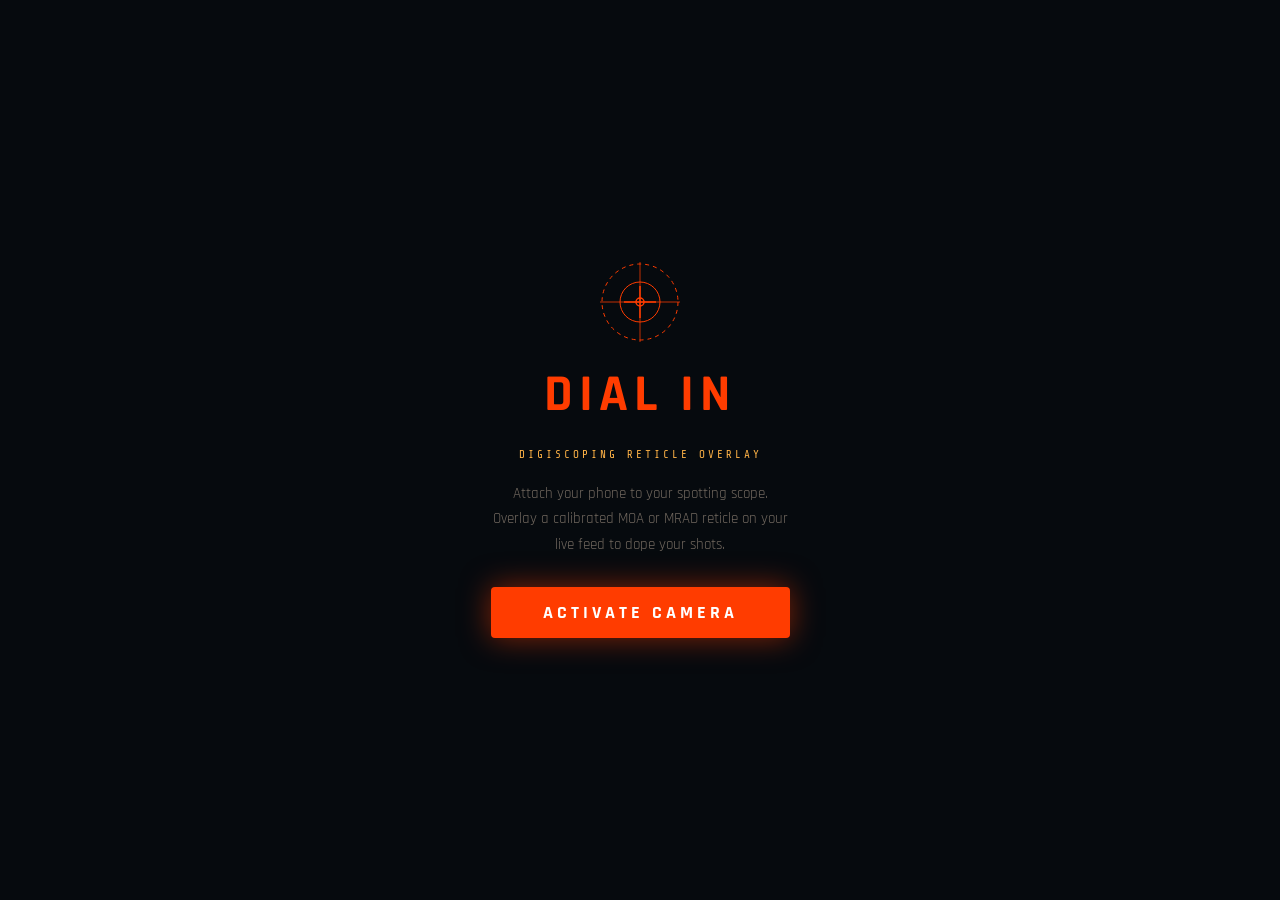
==== index.html @ 61dc0b7a "Add files via upload" ====
<!DOCTYPE html>
<html lang="en">

  <head>
    <meta charset="UTF-8">
    <title>Untitled</title>
    <link rel="stylesheet" href="./style.css">

  </head>
    
  <body>
  <div id="app">
  <div id="flash"></div>
  <div id="toast"></div>

  <div id="splash">
    <svg class="crosshair-preview" viewBox="0 0 80 80" fill="none">
      <circle cx="40" cy="40" r="38" stroke="#ff3c00" stroke-width="1" stroke-dasharray="4 4"/>
      <circle cx="40" cy="40" r="20" stroke="#ff3c00" stroke-width="1"/>
      <circle cx="40" cy="40" r="4" stroke="#ff3c00" stroke-width="1.5"/>
      <line x1="40" y1="0" x2="40" y2="80" stroke="#ff3c00" stroke-width="0.75"/>
      <line x1="0" y1="40" x2="80" y2="40" stroke="#ff3c00" stroke-width="0.75"/>
      <line x1="40" y1="24" x2="40" y2="56" stroke="#ff3c00" stroke-width="1.5"/>
      <line x1="24" y1="40" x2="56" y2="40" stroke="#ff3c00" stroke-width="1.5"/>
    </svg>
    <h1>DIAL IN</h1>
    <div class="tagline">Digiscoping Reticle Overlay</div>
    <p>Attach your phone to your spotting scope. Overlay a calibrated MOA or MRAD reticle on your live feed to dope your shots.</p>
    <button id="start-btn" onclick="startCamera()">ACTIVATE CAMERA</button>
  </div>

  <video id="video" autoplay playsinline muted></video>
  <div id="no-camera"></div>
  <canvas id="reticle-canvas"></canvas>
  <canvas id="composite-canvas"></canvas>

  <div class="bracket bracket-tl"></div>
  <div class="bracket bracket-tr"></div>
  <div class="bracket bracket-bl"></div>
  <div class="bracket bracket-br"></div>

  <div id="top-hud">
    <div class="hud-logo">
      <svg width="22" height="22" viewBox="0 0 24 24" fill="none">
        <circle cx="12" cy="12" r="11" stroke="#ff3c00" stroke-width="1.5"/>
        <circle cx="12" cy="12" r="5" stroke="#ff3c00" stroke-width="1.5"/>
        <circle cx="12" cy="12" r="1.5" fill="#ff3c00"/>
        <line x1="12" y1="0" x2="12" y2="24" stroke="#ff3c00" stroke-width="1"/>
        <line x1="0" y1="12" x2="24" y2="12" stroke="#ff3c00" stroke-width="1"/>
      </svg>
      <div>
        <div class="logo-text">DIAL IN</div>
        <div class="logo-sub">DIGISCOPING RETICLE</div>
      </div>
    </div>
    <div class="hud-stats">
      <div class="stat"><div class="stat-label">MAG</div><div class="stat-value" id="stat-zoom">20×</div></div>
      <div class="stat"><div class="stat-label">UNIT</div><div class="stat-value" id="stat-unit">MOA</div></div>
      <div id="cal-btn" onclick="openCal()">
        <svg width="13" height="13" viewBox="0 0 16 16" fill="none">
          <circle cx="8" cy="8" r="7" stroke="currentColor" stroke-width="1.5"/>
          <line x1="8" y1="2" x2="8" y2="14" stroke="currentColor" stroke-width="1.5"/>
          <line x1="2" y1="8" x2="14" y2="8" stroke="currentColor" stroke-width="1.5"/>
        </svg>
        <span id="cal-btn-label">CALIBRATE</span>
      </div>
    </div>
  </div>

  <div id="mode-bar">
    <button class="mode-btn active" id="btn-moa" onclick="setUnit('MOA')">MOA</button>
    <button class="mode-btn" id="btn-mrad" onclick="setUnit('MRAD')">MRAD</button>
  </div>

  <div id="settings-panel">
    <div class="control-group" style="flex:2">
      <div class="control-label">MAGNIFICATION — <span id="zoom-label">20×</span></div>
      <input type="range" id="zoom-slider" min="5" max="80" value="20" step="1" oninput="updateZoom(this.value)">
    </div>
    <div class="control-group" style="align-items:flex-end">
      <div class="control-label">COLOR</div>
      <div class="swatches">
        <div class="swatch active" style="background:#ff3c00" onclick="setColor('#ff3c00',this)"></div>
        <div class="swatch" style="background:#00ff88" onclick="setColor('#00ff88',this)"></div>
        <div class="swatch" style="background:#ffff00" onclick="setColor('#ffff00',this)"></div>
        <div class="swatch" style="background:#00cfff" onclick="setColor('#00cfff',this)"></div>
        <div class="swatch" style="background:#ffffff" onclick="setColor('#ffffff',this)"></div>
      </div>
    </div>
    <div class="control-group" style="align-items:flex-end">
      <div class="control-label">CENTER</div>
      <div class="center-opts">
        <div class="center-opt active" id="copt-crosshair" onclick="setCenter('crosshair',this)">
          <svg width="20" height="20" viewBox="0 0 22 22" fill="none"><line x1="11" y1="2" x2="11" y2="20" stroke="currentColor" stroke-width="1.8" stroke-linecap="round"/><line x1="2" y1="11" x2="20" y2="11" stroke="currentColor" stroke-width="1.8" stroke-linecap="round"/><circle cx="11" cy="11" r="3.5" stroke="currentColor" stroke-width="1.4" fill="none"/></svg>
        </div>
        <div class="center-opt" id="copt-dot" onclick="setCenter('dot',this)">
          <svg width="20" height="20" viewBox="0 0 22 22" fill="none"><line x1="11" y1="2" x2="11" y2="20" stroke="currentColor" stroke-width="1.8" stroke-linecap="round"/><line x1="2" y1="11" x2="20" y2="11" stroke="currentColor" stroke-width="1.8" stroke-linecap="round"/><circle cx="11" cy="11" r="2.8" fill="currentColor"/></svg>
        </div>
        <div class="center-opt" id="copt-swarovski" onclick="setCenter('swarovski',this)">
          <svg width="20" height="20" viewBox="0 0 22 22" fill="none">
            <line x1="11" y1="2" x2="11" y2="8.5" stroke="currentColor" stroke-width="2" stroke-linecap="round"/>
            <line x1="8.5" y1="4" x2="13.5" y2="4" stroke="currentColor" stroke-width="1.2"/>
            <line x1="9.2" y1="6" x2="12.8" y2="6" stroke="currentColor" stroke-width="1"/>
            <line x1="11" y1="13.5" x2="11" y2="20" stroke="currentColor" stroke-width="2" stroke-linecap="round"/>
            <line x1="8.5" y1="18" x2="13.5" y2="18" stroke="currentColor" stroke-width="1.2"/>
            <line x1="9.2" y1="16" x2="12.8" y2="16" stroke="currentColor" stroke-width="1"/>
            <line x1="2" y1="11" x2="8.5" y2="11" stroke="currentColor" stroke-width="2" stroke-linecap="round"/>
            <line x1="13.5" y1="11" x2="20" y2="11" stroke="currentColor" stroke-width="2" stroke-linecap="round" stroke-dasharray="1.2 2.2"/>
            <line x1="9.5" y1="11" x2="12.5" y2="11" stroke="currentColor" stroke-width="1.2"/>
            <line x1="11" y1="9.5" x2="11" y2="12.5" stroke="currentColor" stroke-width="1.2"/>
          </svg>
        </div>
      </div>
    </div>
  </div>

  <div id="rec-timer"><div class="rec-dot"></div><span id="rec-time">00:00</span></div>

  <div id="camera-bar">
    <div id="cam-mode-row">
      <span class="cam-mode-label active" id="lbl-photo" onclick="setCamMode('photo')">PHOTO</span>
      <span class="cam-mode-label" id="lbl-video" onclick="setCamMode('video')">VIDEO</span>
    </div>
    <div id="shutter-row">
      <div id="thumb-wrap">
        <svg id="thumb-placeholder" viewBox="0 0 28 28" fill="none">
          <rect x="2" y="6" width="24" height="18" rx="3" stroke="rgba(255,255,255,0.4)" stroke-width="1.5" fill="none"/>
          <circle cx="14" cy="15" r="5" stroke="rgba(255,255,255,0.4)" stroke-width="1.5" fill="none"/>
          <path d="M9 6l2-3h6l2 3" stroke="rgba(255,255,255,0.4)" stroke-width="1.5" fill="none"/>
        </svg>
        <img id="thumb-img" alt="last capture"/>
      </div>
      <div id="shutter-btn" onclick="handleShutter()"><div id="shutter-inner"></div></div>
      <div id="reticle-toggle" onclick="toggleReticle()">
        <svg id="reticle-toggle-icon" width="26" height="26" viewBox="0 0 26 26" fill="none">
          <circle cx="13" cy="13" r="11" stroke="#fff" stroke-width="1.6"/>
          <circle cx="13" cy="13" r="5" stroke="#fff" stroke-width="1.6"/>
          <circle cx="13" cy="13" r="1.8" fill="#fff"/>
          <line x1="13" y1="1" x2="13" y2="25" stroke="#fff" stroke-width="1.2"/>
          <line x1="1" y1="13" x2="25" y2="13" stroke="#fff" stroke-width="1.2"/>
        </svg>
      </div>
    </div>
  </div>

  <div id="cal-overlay">
    <canvas id="cal-canvas"></canvas>
    <div id="cal-header">
      <div style="display:flex;align-items:center;justify-content:space-between;">
        <div class="cal-title">⊕ Calibrate Reticle</div>
      </div>
      <div class="cal-sub">Point at a target of known size. Enter the target size and distance, then use the slider to spread the bracket lines until they match the edges of your target through the scope.</div>
      <div class="cal-inputs">
        <div class="cal-input-group">
          <div class="cal-input-label">Target Size (inches)</div>
          <input class="cal-input" type="number" id="cal-size" value="1" min="0.1" max="100" step="0.1" inputmode="decimal" onchange="updateCalReadout()">
        </div>
        <div class="cal-input-group">
          <div class="cal-input-label">Distance (yards)</div>
          <input class="cal-input" type="number" id="cal-dist" value="100" min="1" max="2000" step="1" inputmode="numeric" onchange="updateCalReadout()">
        </div>
      </div>
    </div>
    <div id="cal-footer">
      <div class="cal-spread-row">
        <div class="cal-spread-label">BRACKET SPREAD</div>
        <input type="range" id="cal-spread-slider" min="20" max="800" value="200" step="1" oninput="updateCalBrackets(this.value)">
        <div id="cal-spread-val">200px</div>
      </div>
      <div id="cal-readout">Target = <span id="cal-moa-val">—</span> · <span id="cal-mrad-val">—</span> · Spread = <span id="cal-px-val">200</span>px</div>
      <div class="cal-btn-row">
        <button class="cal-action-btn" id="cal-cancel-btn" onclick="closeCal()">CANCEL</button>
        <button class="cal-action-btn" id="cal-confirm-btn" onclick="confirmCal()">SAVE CALIBRATION ✓</button>
      </div>
    </div>
  </div>

</div>
    <script  src="./script.js"></script>

  </body>
  
</html>
---- style.css ----
@import url('https://fonts.googleapis.com/css2?family=Rajdhani:wght@400;500;600;700&family=Share+Tech+Mono&display=swap');
:root{--accent:#ff3c00;--accent2:#ffb347;--text:#e8ddd0;--hud-bg:rgba(8,12,16,0.88);--hud-border:rgba(255,80,20,0.35);}
*{margin:0;padding:0;box-sizing:border-box;}
body{background:#000;color:var(--text);font-family:'Rajdhani',sans-serif;height:100dvh;width:100dvw;overflow:hidden;touch-action:none;}
#app{position:relative;width:100%;height:100%;display:flex;align-items:center;justify-content:center;}
#video{position:absolute;inset:0;width:100%;height:100%;object-fit:cover;z-index:1;}
#app::after{content:'';position:absolute;inset:0;background:radial-gradient(ellipse at center,transparent 45%,rgba(0,0,0,0.65) 100%);z-index:2;pointer-events:none;}
#reticle-canvas{position:absolute;inset:0;width:100%;height:100%;z-index:3;pointer-events:none;}
#composite-canvas{position:absolute;inset:0;width:100%;height:100%;z-index:0;pointer-events:none;display:none;}
#top-hud{position:absolute;top:0;left:0;right:0;z-index:10;height:56px;display:flex;align-items:stretch;justify-content:space-between;background:var(--hud-bg);border-bottom:1px solid var(--hud-border);backdrop-filter:blur(12px);padding:0 12px;}
.hud-logo{display:flex;align-items:center;gap:8px;}
.logo-text{font-size:19px;font-weight:700;letter-spacing:3px;color:var(--accent);line-height:1;}
.logo-sub{font-size:8px;letter-spacing:2px;color:rgba(200,180,160,0.45);font-family:'Share Tech Mono',monospace;}
.hud-stats{display:flex;align-items:center;gap:12px;}
.stat{text-align:right;}
.stat-label{font-size:8px;letter-spacing:2px;color:rgba(200,180,160,0.45);font-family:'Share Tech Mono',monospace;}
.stat-value{font-size:14px;font-weight:600;color:var(--accent2);font-family:'Share Tech Mono',monospace;line-height:1;}
#cal-btn{display:flex;align-items:center;gap:5px;padding:0 10px;background:rgba(255,60,0,0.12);border:1px solid var(--hud-border);border-radius:4px;cursor:pointer;font-family:'Rajdhani',sans-serif;font-size:12px;font-weight:700;letter-spacing:2px;text-transform:uppercase;color:rgba(200,180,160,0.6);transition:all .15s;white-space:nowrap;}
#cal-btn.calibrated{color:#00ff88;border-color:rgba(0,255,136,0.4);background:rgba(0,255,136,0.08);}
#mode-bar{position:absolute;top:64px;left:50%;transform:translateX(-50%);z-index:10;display:flex;background:var(--hud-bg);border:1px solid var(--hud-border);border-radius:6px;overflow:hidden;backdrop-filter:blur(12px);}
.mode-btn{padding:7px 24px;font-family:'Rajdhani',sans-serif;font-size:14px;font-weight:700;letter-spacing:2px;text-transform:uppercase;background:transparent;color:rgba(200,180,160,0.45);border:none;cursor:pointer;transition:all .15s;}
.mode-btn.active{background:var(--accent);color:#fff;}
#settings-panel{position:absolute;top:108px;left:0;right:0;z-index:10;padding:0 16px;display:flex;align-items:center;gap:12px;}
.control-group{display:flex;flex-direction:column;gap:6px;}
.control-label{font-size:9px;letter-spacing:2px;text-transform:uppercase;color:rgba(200,180,160,0.45);font-family:'Share Tech Mono',monospace;}
.control-label span{color:var(--accent2);}
input[type=range]{-webkit-appearance:none;appearance:none;width:100%;height:4px;background:rgba(255,60,0,0.25);border-radius:2px;outline:none;cursor:pointer;}
input[type=range]::-webkit-slider-thumb{-webkit-appearance:none;width:20px;height:20px;border-radius:50%;background:var(--accent);border:2px solid #fff;box-shadow:0 0 10px rgba(255,60,0,0.7);cursor:pointer;}
.swatches{display:flex;gap:7px;}
.swatch{width:20px;height:20px;border-radius:50%;border:2px solid transparent;cursor:pointer;transition:transform .15s,border-color .15s;flex-shrink:0;}
.swatch.active{border-color:#fff;transform:scale(1.25);}
.center-opts{display:flex;gap:5px;}
.center-opt{width:30px;height:30px;border-radius:5px;border:1.5px solid rgba(255,255,255,0.2);display:flex;align-items:center;justify-content:center;cursor:pointer;color:rgba(255,255,255,0.35);transition:all .15s;flex-shrink:0;}
.center-opt.active{border-color:var(--accent);color:var(--accent);background:rgba(255,60,0,0.12);}
#camera-bar{position:absolute;bottom:0;left:0;right:0;z-index:10;background:transparent;padding:18px 0 40px;display:flex;flex-direction:column;align-items:center;gap:18px;}
#cam-mode-row{display:flex;align-items:center;gap:44px;}
.cam-mode-label{font-family:'Rajdhani',sans-serif;font-size:14px;font-weight:600;letter-spacing:3px;text-transform:uppercase;color:rgba(255,255,255,0.35);cursor:pointer;transition:color .2s;padding-bottom:4px;border-bottom:2px solid transparent;}
.cam-mode-label.active{color:#fff;border-bottom-color:#fff;}
#shutter-row{display:flex;align-items:center;justify-content:center;width:100%;padding:0 32px;position:relative;}
#thumb-wrap{position:absolute;left:32px;width:54px;height:54px;border-radius:10px;overflow:hidden;border:2px solid rgba(255,255,255,0.55);background:rgba(255,255,255,0.08);display:flex;align-items:center;justify-content:center;cursor:pointer;}
#thumb-img{width:100%;height:100%;object-fit:cover;display:none;}
#thumb-placeholder{width:28px;height:28px;opacity:0.3;}
#shutter-btn{width:80px;height:80px;border-radius:50%;border:4px solid #fff;display:flex;align-items:center;justify-content:center;cursor:pointer;transition:transform .1s;flex-shrink:0;}
#shutter-btn:active{transform:scale(0.92);}
#shutter-inner{width:64px;height:64px;border-radius:50%;background:#fff;transition:all .25s cubic-bezier(.4,0,.2,1);}
#shutter-btn.recording #shutter-inner{border-radius:8px;width:28px;height:28px;background:#ff2020;}
#shutter-btn.recording{animation:shutterPulse 1.4s ease-in-out infinite;}
@keyframes shutterPulse{0%,100%{border-color:rgba(255,255,255,0.6)}50%{border-color:rgba(255,80,80,1)}}
#reticle-toggle{position:absolute;right:32px;width:46px;height:46px;border-radius:50%;background:rgba(255,255,255,0.15);backdrop-filter:blur(8px);display:flex;align-items:center;justify-content:center;cursor:pointer;transition:background .15s,border .15s;}
#reticle-toggle:active{background:rgba(255,255,255,0.3);}
#reticle-toggle.reticle-off{background:rgba(255,60,0,0.18);border:2px solid rgba(255,60,0,0.6);}
#rec-timer{position:absolute;top:64px;left:50%;transform:translateX(-50%);z-index:10;background:rgba(8,12,16,0.88);border:1px solid rgba(255,0,0,0.5);border-radius:4px;padding:3px 14px;font-family:'Share Tech Mono',monospace;font-size:13px;color:#ff4444;letter-spacing:2px;display:none;align-items:center;gap:7px;}
#rec-timer.visible{display:flex;}
.rec-dot{width:7px;height:7px;border-radius:50%;background:#ff0000;animation:recBlink 1s ease-in-out infinite;}
@keyframes recBlink{0%,100%{opacity:1}50%{opacity:0.15}}
#flash{position:absolute;inset:0;z-index:20;background:#fff;opacity:0;pointer-events:none;transition:opacity 0.05s;}
#flash.snap{opacity:0.9;}
#toast{position:absolute;top:70px;left:50%;transform:translateX(-50%);z-index:15;background:rgba(8,12,16,0.92);border:1px solid var(--hud-border);border-radius:6px;padding:7px 18px;font-family:'Share Tech Mono',monospace;font-size:11px;letter-spacing:1.5px;color:var(--accent2);white-space:nowrap;opacity:0;transition:opacity 0.3s;pointer-events:none;}
#toast.show{opacity:1;}
.bracket{position:absolute;width:24px;height:24px;z-index:5;pointer-events:none;opacity:0.4;}
.bracket-tl{top:64px;left:8px;border-top:1px solid var(--accent);border-left:1px solid var(--accent);}
.bracket-tr{top:64px;right:8px;border-top:1px solid var(--accent);border-right:1px solid var(--accent);}
.bracket-bl{bottom:210px;left:8px;border-bottom:1px solid var(--accent);border-left:1px solid var(--accent);}
.bracket-br{bottom:210px;right:8px;border-bottom:1px solid var(--accent);border-right:1px solid var(--accent);}
#no-camera{display:none;position:absolute;inset:0;z-index:2;background:#050810;background-image:repeating-linear-gradient(0deg,transparent,transparent 39px,rgba(255,60,0,0.04) 40px),repeating-linear-gradient(90deg,transparent,transparent 39px,rgba(255,60,0,0.04) 40px);}
#cal-overlay{position:absolute;inset:0;z-index:50;background:rgba(0,0,0,0.75);backdrop-filter:blur(4px);display:none;flex-direction:column;align-items:center;}
#cal-overlay.visible{display:flex;}
#cal-header{width:100%;background:var(--hud-bg);border-bottom:1px solid var(--hud-border);padding:14px 20px 12px;display:flex;flex-direction:column;gap:10px;}
.cal-title{font-size:18px;font-weight:700;letter-spacing:3px;color:var(--accent);text-transform:uppercase;}
.cal-sub{font-size:12px;color:rgba(200,180,160,0.6);font-family:'Share Tech Mono',monospace;letter-spacing:1px;line-height:1.5;}
.cal-inputs{display:flex;gap:12px;align-items:flex-end;}
.cal-input-group{display:flex;flex-direction:column;gap:4px;flex:1;}
.cal-input-label{font-size:9px;letter-spacing:2px;text-transform:uppercase;color:rgba(200,180,160,0.5);font-family:'Share Tech Mono',monospace;}
.cal-input{background:rgba(255,255,255,0.06);border:1px solid rgba(255,80,20,0.4);border-radius:4px;padding:8px 10px;font-family:'Share Tech Mono',monospace;font-size:16px;color:#fff;width:100%;outline:none;-webkit-appearance:none;}
.cal-input:focus{border-color:var(--accent);}
#cal-canvas{position:absolute;inset:0;width:100%;height:100%;z-index:51;}
#cal-footer{position:absolute;bottom:0;left:0;right:0;background:var(--hud-bg);border-top:1px solid var(--hud-border);padding:14px 20px 32px;display:flex;flex-direction:column;gap:10px;z-index:52;}
.cal-spread-row{display:flex;align-items:center;gap:12px;}
.cal-spread-label{font-size:9px;letter-spacing:2px;color:rgba(200,180,160,0.5);font-family:'Share Tech Mono',monospace;white-space:nowrap;}
#cal-spread-val{font-family:'Share Tech Mono',monospace;font-size:14px;color:var(--accent2);min-width:50px;text-align:right;}
.cal-btn-row{display:flex;gap:10px;}
.cal-action-btn{flex:1;padding:11px 0;font-family:'Rajdhani',sans-serif;font-size:15px;font-weight:700;letter-spacing:3px;text-transform:uppercase;border:none;border-radius:4px;cursor:pointer;transition:all .15s;}
#cal-confirm-btn{background:var(--accent);color:#fff;box-shadow:0 0 20px rgba(255,60,0,0.4);}
#cal-cancel-btn{background:rgba(255,255,255,0.08);color:rgba(200,180,160,0.6);border:1px solid rgba(255,255,255,0.15);}
#cal-readout{text-align:center;font-family:'Share Tech Mono',monospace;font-size:11px;color:rgba(200,180,160,0.5);letter-spacing:1px;}
#cal-readout span{color:var(--accent2);}
#splash{position:absolute;inset:0;z-index:100;background:#060a0e;display:flex;flex-direction:column;align-items:center;justify-content:center;gap:20px;padding:40px;text-align:center;}
#splash h1{font-size:52px;font-weight:700;letter-spacing:6px;color:var(--accent);}
.tagline{font-size:11px;letter-spacing:3px;text-transform:uppercase;color:var(--accent2);font-family:'Share Tech Mono',monospace;}
#splash p{font-size:15px;color:rgba(200,180,160,0.55);line-height:1.7;max-width:300px;}
#start-btn{margin-top:10px;padding:14px 52px;background:var(--accent);color:#fff;border:none;border-radius:4px;font-family:'Rajdhani',sans-serif;font-size:18px;font-weight:700;letter-spacing:4px;text-transform:uppercase;cursor:pointer;box-shadow:0 0 30px rgba(255,60,0,0.5);}
.crosshair-preview{width:80px;height:80px;}
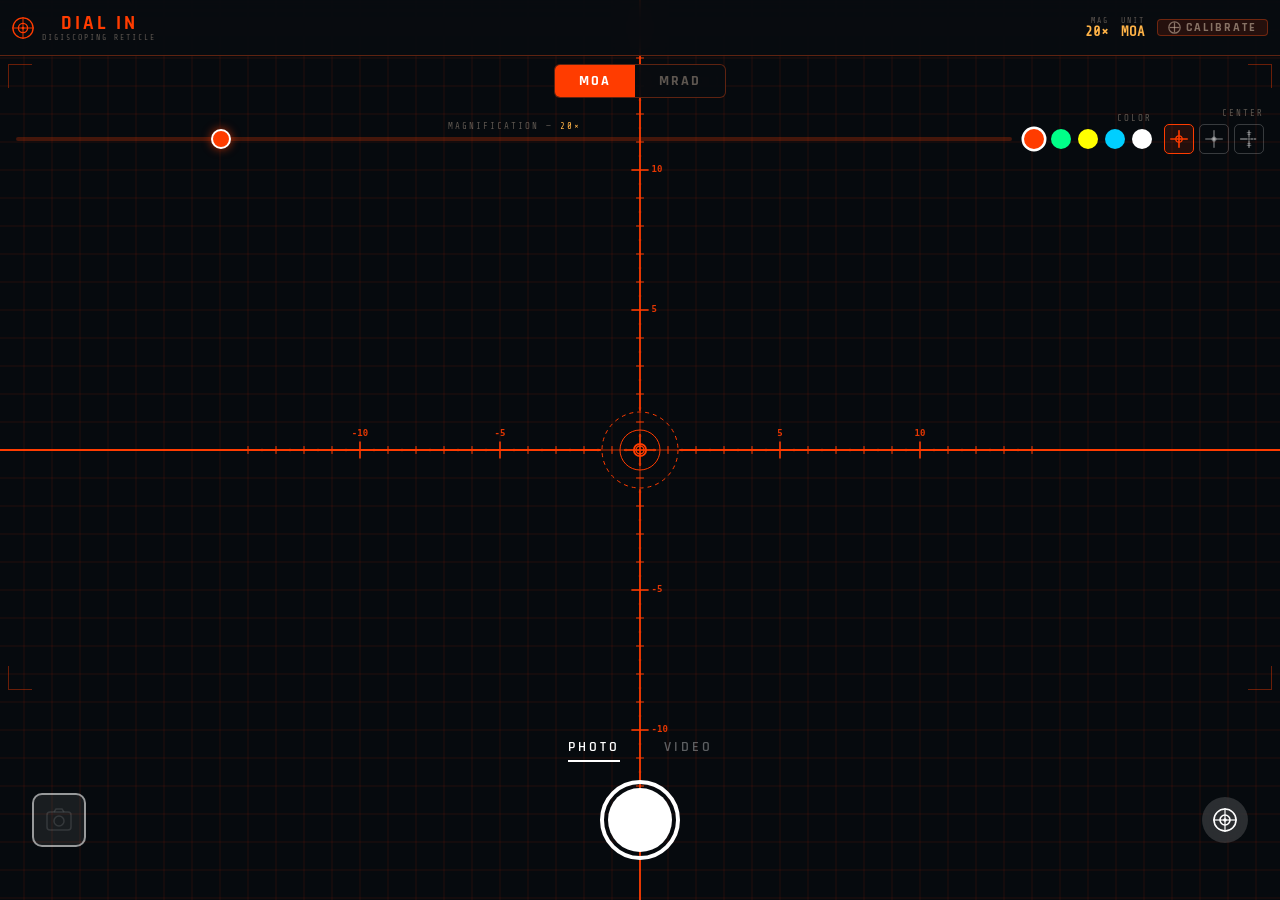
==== commit 2e0cc370: "Update index.html" ====
--- a/index.html
+++ b/index.html
@@ -23,12 +23,7 @@
       <line x1="40" y1="24" x2="40" y2="56" stroke="#ff3c00" stroke-width="1.5"/>
       <line x1="24" y1="40" x2="56" y2="40" stroke="#ff3c00" stroke-width="1.5"/>
     </svg>
-    <h1>DIAL IN</h1>
-    <div class="tagline">Digiscoping Reticle Overlay</div>
-    <p>Attach your phone to your spotting scope. Overlay a calibrated MOA or MRAD reticle on your live feed to dope your shots.</p>
-    <button id="start-btn" onclick="startCamera()">ACTIVATE CAMERA</button>
-  </div>
-
+ 
   <video id="video" autoplay playsinline muted></video>
   <div id="no-camera"></div>
   <canvas id="reticle-canvas"></canvas>
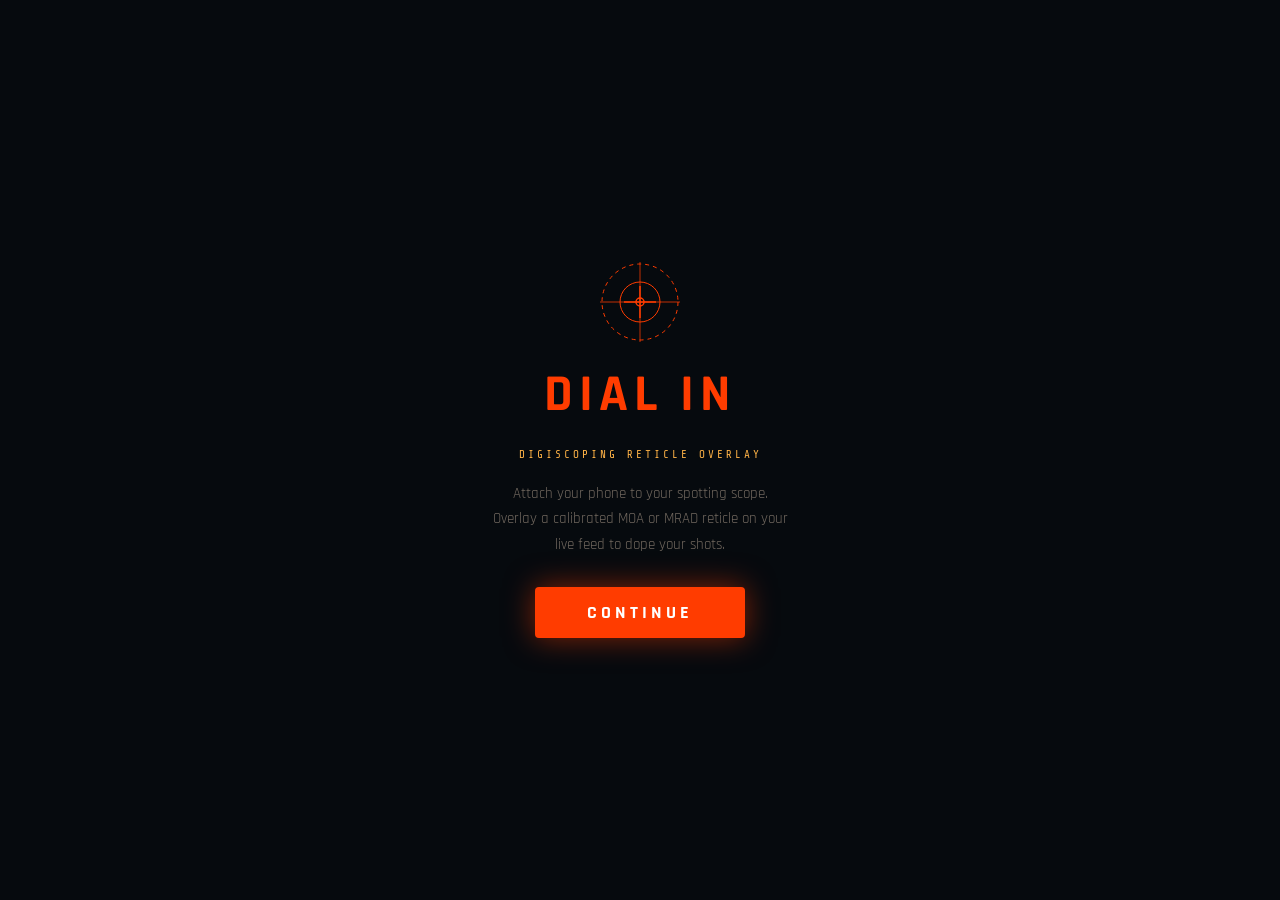
==== commit 967c3389: "Update index.html" ====
--- a/index.html
+++ b/index.html
@@ -23,8 +23,12 @@
       <line x1="40" y1="24" x2="40" y2="56" stroke="#ff3c00" stroke-width="1.5"/>
       <line x1="24" y1="40" x2="56" y2="40" stroke="#ff3c00" stroke-width="1.5"/>
     </svg>
- 
-  <video id="video" autoplay playsinline muted></video>
+ <h1>DIAL IN</h1>
+    <div class="tagline">Digiscoping Reticle Overlay</div>
+    <p>Attach your phone to your spotting scope. Overlay a calibrated MOA or MRAD reticle on your live feed to dope your shots.</p>
+    <button id="start-btn" onclick="startCamera()">Continue</button>
+  </div>
+   <video id="video" autoplay playsinline muted></video>
   <div id="no-camera"></div>
   <canvas id="reticle-canvas"></canvas>
   <canvas id="composite-canvas"></canvas>
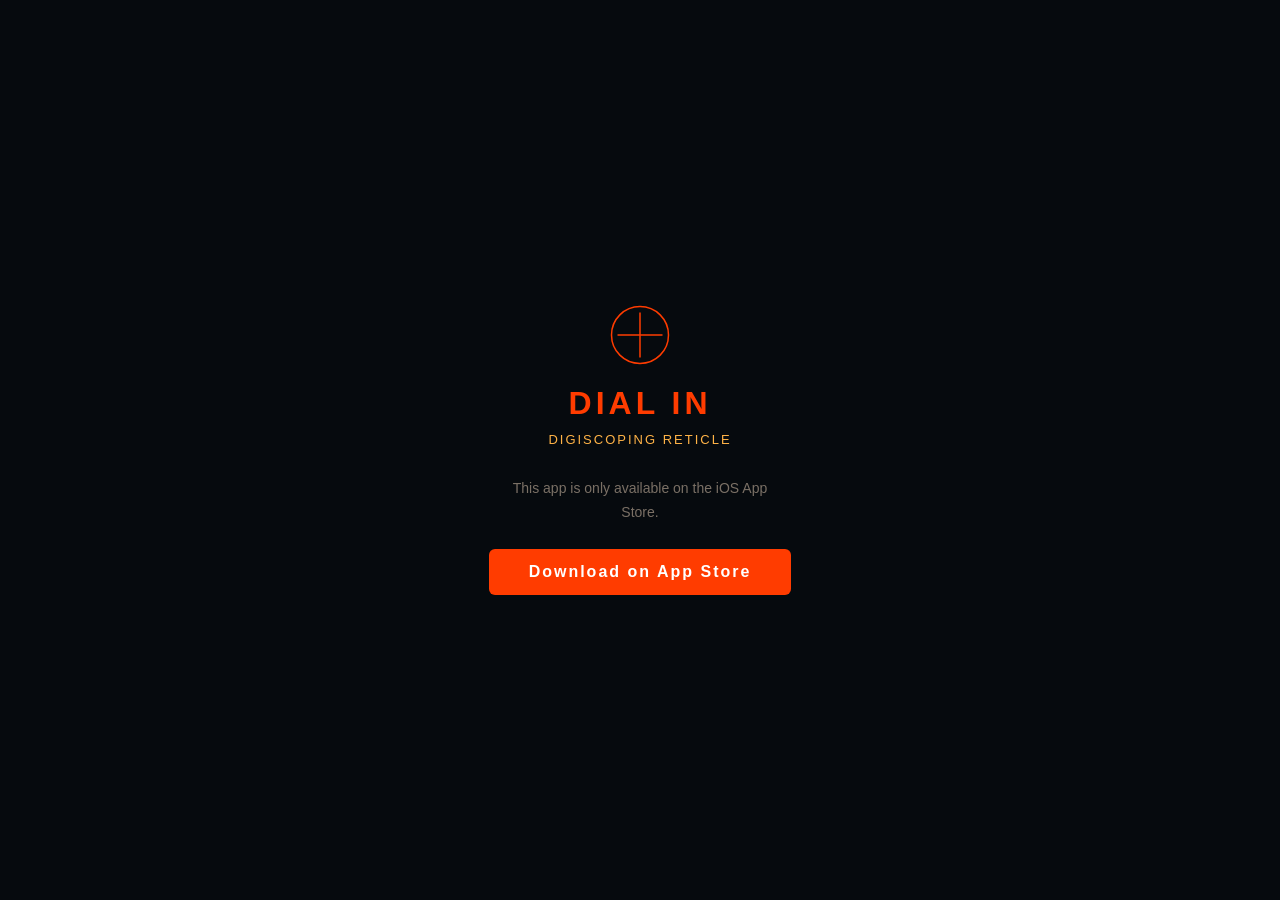
==== commit eb764a9d: "Update index.html" ====
--- a/index.html
+++ b/index.html
@@ -9,7 +9,14 @@
   </head>
     
   <body>
-  <div id="app">
+  <script>
+if(!window.Capacitor){
+  document.addEventListener('DOMContentLoaded',function(){
+    document.body.innerHTML='<div style="background:#060a0e;color:#ff3c00;height:100vh;display:flex;flex-direction:column;align-items:center;justify-content:center;text-align:center;font-family:Arial,sans-serif;padding:40px"><svg width="60" height="60" viewBox="0 0 80 80" fill="none"><circle cx="40" cy="40" r="38" stroke="#ff3c00" stroke-width="2"/><line x1="40" y1="10" x2="40" y2="70" stroke="#ff3c00" stroke-width="2"/><line x1="10" y1="40" x2="70" y2="40" stroke="#ff3c00" stroke-width="2"/></svg><h1 style="font-size:32px;letter-spacing:4px;margin:20px 0 10px">DIAL IN</h1><p style="color:#ffb347;font-size:13px;letter-spacing:2px;margin-bottom:30px">DIGISCOPING RETICLE</p><p style="color:rgba(200,180,160,0.6);font-size:14px;line-height:1.7;max-width:280px">This app is only available on the iOS App Store.</p><a href="https://apps.apple.com/app/id6761078492" style="margin-top:24px;padding:14px 40px;background:#ff3c00;color:#fff;text-decoration:none;border-radius:6px;font-size:16px;font-weight:700;letter-spacing:2px">Download on App Store</a></div>';
+  });
+}
+</script> 
+<div id="app">
   <div id="flash"></div>
   <div id="toast"></div>
 
--- a/style.css
+++ b/style.css
@@ -7,86 +7,114 @@
 #app::after{content:'';position:absolute;inset:0;background:radial-gradient(ellipse at center,transparent 45%,rgba(0,0,0,0.65) 100%);z-index:2;pointer-events:none;}
 #reticle-canvas{position:absolute;inset:0;width:100%;height:100%;z-index:3;pointer-events:none;}
 #composite-canvas{position:absolute;inset:0;width:100%;height:100%;z-index:0;pointer-events:none;display:none;}
-#top-hud{position:absolute;top:0;left:0;right:0;z-index:10;height:56px;display:flex;align-items:stretch;justify-content:space-between;background:var(--hud-bg);border-bottom:1px solid var(--hud-border);backdrop-filter:blur(12px);padding:0 12px;}
-.hud-logo{display:flex;align-items:center;gap:8px;}
-.logo-text{font-size:19px;font-weight:700;letter-spacing:3px;color:var(--accent);line-height:1;}
-.logo-sub{font-size:8px;letter-spacing:2px;color:rgba(200,180,160,0.45);font-family:'Share Tech Mono',monospace;}
-.hud-stats{display:flex;align-items:center;gap:12px;}
+
+/* TOP HUD - taller for easier tapping */
+#top-hud{position:absolute;top:0;left:0;right:0;z-index:10;height:68px;display:flex;align-items:stretch;justify-content:space-between;background:var(--hud-bg);border-bottom:1px solid var(--hud-border);backdrop-filter:blur(12px);padding:0 16px;}
+.hud-logo{display:flex;align-items:center;gap:10px;}
+.logo-text{font-size:22px;font-weight:700;letter-spacing:3px;color:var(--accent);line-height:1;}
+.logo-sub{font-size:9px;letter-spacing:2px;color:rgba(200,180,160,0.45);font-family:'Share Tech Mono',monospace;}
+.hud-stats{display:flex;align-items:center;gap:14px;}
 .stat{text-align:right;}
-.stat-label{font-size:8px;letter-spacing:2px;color:rgba(200,180,160,0.45);font-family:'Share Tech Mono',monospace;}
-.stat-value{font-size:14px;font-weight:600;color:var(--accent2);font-family:'Share Tech Mono',monospace;line-height:1;}
-#cal-btn{display:flex;align-items:center;gap:5px;padding:0 10px;background:rgba(255,60,0,0.12);border:1px solid var(--hud-border);border-radius:4px;cursor:pointer;font-family:'Rajdhani',sans-serif;font-size:12px;font-weight:700;letter-spacing:2px;text-transform:uppercase;color:rgba(200,180,160,0.6);transition:all .15s;white-space:nowrap;}
+.stat-label{font-size:9px;letter-spacing:2px;color:rgba(200,180,160,0.45);font-family:'Share Tech Mono',monospace;}
+.stat-value{font-size:18px;font-weight:600;color:var(--accent2);font-family:'Share Tech Mono',monospace;line-height:1;}
+
+/* CALIBRATE BUTTON - much bigger tap target */
+#cal-btn{display:flex;align-items:center;gap:6px;padding:0 14px;min-height:44px;background:rgba(255,60,0,0.12);border:1px solid var(--hud-border);border-radius:6px;cursor:pointer;font-family:'Rajdhani',sans-serif;font-size:15px;font-weight:700;letter-spacing:2px;text-transform:uppercase;color:rgba(200,180,160,0.6);transition:all .15s;white-space:nowrap;}
 #cal-btn.calibrated{color:#00ff88;border-color:rgba(0,255,136,0.4);background:rgba(0,255,136,0.08);}
-#mode-bar{position:absolute;top:64px;left:50%;transform:translateX(-50%);z-index:10;display:flex;background:var(--hud-bg);border:1px solid var(--hud-border);border-radius:6px;overflow:hidden;backdrop-filter:blur(12px);}
-.mode-btn{padding:7px 24px;font-family:'Rajdhani',sans-serif;font-size:14px;font-weight:700;letter-spacing:2px;text-transform:uppercase;background:transparent;color:rgba(200,180,160,0.45);border:none;cursor:pointer;transition:all .15s;}
+
+/* MODE BAR - bigger buttons */
+#mode-bar{position:absolute;top:76px;left:50%;transform:translateX(-50%);z-index:10;display:flex;background:var(--hud-bg);border:1px solid var(--hud-border);border-radius:8px;overflow:hidden;backdrop-filter:blur(12px);}
+.mode-btn{padding:10px 32px;font-family:'Rajdhani',sans-serif;font-size:16px;font-weight:700;letter-spacing:2px;text-transform:uppercase;background:transparent;color:rgba(200,180,160,0.45);border:none;cursor:pointer;transition:all .15s;min-height:44px;}
 .mode-btn.active{background:var(--accent);color:#fff;}
-#settings-panel{position:absolute;top:108px;left:0;right:0;z-index:10;padding:0 16px;display:flex;align-items:center;gap:12px;}
-.control-group{display:flex;flex-direction:column;gap:6px;}
-.control-label{font-size:9px;letter-spacing:2px;text-transform:uppercase;color:rgba(200,180,160,0.45);font-family:'Share Tech Mono',monospace;}
+
+/* SETTINGS PANEL */
+#settings-panel{position:absolute;top:128px;left:0;right:0;z-index:10;padding:0 16px;display:flex;align-items:center;gap:14px;}
+.control-group{display:flex;flex-direction:column;gap:8px;}
+.control-label{font-size:10px;letter-spacing:2px;text-transform:uppercase;color:rgba(200,180,160,0.45);font-family:'Share Tech Mono',monospace;}
 .control-label span{color:var(--accent2);}
-input[type=range]{-webkit-appearance:none;appearance:none;width:100%;height:4px;background:rgba(255,60,0,0.25);border-radius:2px;outline:none;cursor:pointer;}
-input[type=range]::-webkit-slider-thumb{-webkit-appearance:none;width:20px;height:20px;border-radius:50%;background:var(--accent);border:2px solid #fff;box-shadow:0 0 10px rgba(255,60,0,0.7);cursor:pointer;}
-.swatches{display:flex;gap:7px;}
-.swatch{width:20px;height:20px;border-radius:50%;border:2px solid transparent;cursor:pointer;transition:transform .15s,border-color .15s;flex-shrink:0;}
-.swatch.active{border-color:#fff;transform:scale(1.25);}
-.center-opts{display:flex;gap:5px;}
-.center-opt{width:30px;height:30px;border-radius:5px;border:1.5px solid rgba(255,255,255,0.2);display:flex;align-items:center;justify-content:center;cursor:pointer;color:rgba(255,255,255,0.35);transition:all .15s;flex-shrink:0;}
+
+/* RANGE SLIDER - bigger thumb */
+input[type=range]{-webkit-appearance:none;appearance:none;width:100%;height:6px;background:rgba(255,60,0,0.25);border-radius:3px;outline:none;cursor:pointer;}
+input[type=range]::-webkit-slider-thumb{-webkit-appearance:none;width:32px;height:32px;border-radius:50%;background:var(--accent);border:3px solid #fff;box-shadow:0 0 10px rgba(255,60,0,0.7);cursor:pointer;}
+
+/* COLOR SWATCHES - bigger */
+.swatches{display:flex;gap:10px;}
+.swatch{width:32px;height:32px;border-radius:50%;border:2px solid transparent;cursor:pointer;transition:transform .15s,border-color .15s;flex-shrink:0;}
+.swatch.active{border-color:#fff;transform:scale(1.2);}
+
+/* CENTER STYLE OPTIONS - bigger */
+.center-opts{display:flex;gap:8px;}
+.center-opt{width:44px;height:44px;border-radius:8px;border:1.5px solid rgba(255,255,255,0.2);display:flex;align-items:center;justify-content:center;cursor:pointer;color:rgba(255,255,255,0.35);transition:all .15s;flex-shrink:0;}
 .center-opt.active{border-color:var(--accent);color:var(--accent);background:rgba(255,60,0,0.12);}
-#camera-bar{position:absolute;bottom:0;left:0;right:0;z-index:10;background:transparent;padding:18px 0 40px;display:flex;flex-direction:column;align-items:center;gap:18px;}
-#cam-mode-row{display:flex;align-items:center;gap:44px;}
-.cam-mode-label{font-family:'Rajdhani',sans-serif;font-size:14px;font-weight:600;letter-spacing:3px;text-transform:uppercase;color:rgba(255,255,255,0.35);cursor:pointer;transition:color .2s;padding-bottom:4px;border-bottom:2px solid transparent;}
+
+/* CAMERA BAR - bigger shutter and controls */
+#camera-bar{position:absolute;bottom:0;left:0;right:0;z-index:10;background:transparent;padding:16px 0 50px;display:flex;flex-direction:column;align-items:center;gap:16px;}
+#cam-mode-row{display:flex;align-items:center;gap:52px;}
+.cam-mode-label{font-family:'Rajdhani',sans-serif;font-size:16px;font-weight:600;letter-spacing:3px;text-transform:uppercase;color:rgba(255,255,255,0.35);cursor:pointer;transition:color .2s;padding:8px 4px;border-bottom:2px solid transparent;min-height:44px;display:flex;align-items:center;}
 .cam-mode-label.active{color:#fff;border-bottom-color:#fff;}
 #shutter-row{display:flex;align-items:center;justify-content:center;width:100%;padding:0 32px;position:relative;}
-#thumb-wrap{position:absolute;left:32px;width:54px;height:54px;border-radius:10px;overflow:hidden;border:2px solid rgba(255,255,255,0.55);background:rgba(255,255,255,0.08);display:flex;align-items:center;justify-content:center;cursor:pointer;}
+
+/* THUMBNAIL - bigger */
+#thumb-wrap{position:absolute;left:32px;width:64px;height:64px;border-radius:12px;overflow:hidden;border:2px solid rgba(255,255,255,0.55);background:rgba(255,255,255,0.08);display:flex;align-items:center;justify-content:center;cursor:pointer;}
 #thumb-img{width:100%;height:100%;object-fit:cover;display:none;}
-#thumb-placeholder{width:28px;height:28px;opacity:0.3;}
-#shutter-btn{width:80px;height:80px;border-radius:50%;border:4px solid #fff;display:flex;align-items:center;justify-content:center;cursor:pointer;transition:transform .1s;flex-shrink:0;}
+#thumb-placeholder{width:32px;height:32px;opacity:0.3;}
+
+/* SHUTTER BUTTON - bigger */
+#shutter-btn{width:96px;height:96px;border-radius:50%;border:4px solid #fff;display:flex;align-items:center;justify-content:center;cursor:pointer;transition:transform .1s;flex-shrink:0;}
 #shutter-btn:active{transform:scale(0.92);}
-#shutter-inner{width:64px;height:64px;border-radius:50%;background:#fff;transition:all .25s cubic-bezier(.4,0,.2,1);}
-#shutter-btn.recording #shutter-inner{border-radius:8px;width:28px;height:28px;background:#ff2020;}
+#shutter-inner{width:78px;height:78px;border-radius:50%;background:#fff;transition:all .25s cubic-bezier(.4,0,.2,1);}
+#shutter-btn.recording #shutter-inner{border-radius:8px;width:32px;height:32px;background:#ff2020;}
 #shutter-btn.recording{animation:shutterPulse 1.4s ease-in-out infinite;}
 @keyframes shutterPulse{0%,100%{border-color:rgba(255,255,255,0.6)}50%{border-color:rgba(255,80,80,1)}}
-#reticle-toggle{position:absolute;right:32px;width:46px;height:46px;border-radius:50%;background:rgba(255,255,255,0.15);backdrop-filter:blur(8px);display:flex;align-items:center;justify-content:center;cursor:pointer;transition:background .15s,border .15s;}
+
+/* RETICLE TOGGLE - bigger */
+#reticle-toggle{position:absolute;right:32px;width:60px;height:60px;border-radius:50%;background:rgba(255,255,255,0.15);backdrop-filter:blur(8px);display:flex;align-items:center;justify-content:center;cursor:pointer;transition:background .15s,border .15s;}
 #reticle-toggle:active{background:rgba(255,255,255,0.3);}
 #reticle-toggle.reticle-off{background:rgba(255,60,0,0.18);border:2px solid rgba(255,60,0,0.6);}
-#rec-timer{position:absolute;top:64px;left:50%;transform:translateX(-50%);z-index:10;background:rgba(8,12,16,0.88);border:1px solid rgba(255,0,0,0.5);border-radius:4px;padding:3px 14px;font-family:'Share Tech Mono',monospace;font-size:13px;color:#ff4444;letter-spacing:2px;display:none;align-items:center;gap:7px;}
+
+#rec-timer{position:absolute;top:76px;left:50%;transform:translateX(-50%);z-index:10;background:rgba(8,12,16,0.88);border:1px solid rgba(255,0,0,0.5);border-radius:4px;padding:4px 16px;font-family:'Share Tech Mono',monospace;font-size:15px;color:#ff4444;letter-spacing:2px;display:none;align-items:center;gap:7px;}
 #rec-timer.visible{display:flex;}
-.rec-dot{width:7px;height:7px;border-radius:50%;background:#ff0000;animation:recBlink 1s ease-in-out infinite;}
+.rec-dot{width:8px;height:8px;border-radius:50%;background:#ff0000;animation:recBlink 1s ease-in-out infinite;}
 @keyframes recBlink{0%,100%{opacity:1}50%{opacity:0.15}}
+
 #flash{position:absolute;inset:0;z-index:20;background:#fff;opacity:0;pointer-events:none;transition:opacity 0.05s;}
 #flash.snap{opacity:0.9;}
-#toast{position:absolute;top:70px;left:50%;transform:translateX(-50%);z-index:15;background:rgba(8,12,16,0.92);border:1px solid var(--hud-border);border-radius:6px;padding:7px 18px;font-family:'Share Tech Mono',monospace;font-size:11px;letter-spacing:1.5px;color:var(--accent2);white-space:nowrap;opacity:0;transition:opacity 0.3s;pointer-events:none;}
+#toast{position:absolute;top:80px;left:50%;transform:translateX(-50%);z-index:15;background:rgba(8,12,16,0.92);border:1px solid var(--hud-border);border-radius:6px;padding:9px 20px;font-family:'Share Tech Mono',monospace;font-size:13px;letter-spacing:1.5px;color:var(--accent2);white-space:nowrap;opacity:0;transition:opacity 0.3s;pointer-events:none;}
 #toast.show{opacity:1;}
-.bracket{position:absolute;width:24px;height:24px;z-index:5;pointer-events:none;opacity:0.4;}
-.bracket-tl{top:64px;left:8px;border-top:1px solid var(--accent);border-left:1px solid var(--accent);}
-.bracket-tr{top:64px;right:8px;border-top:1px solid var(--accent);border-right:1px solid var(--accent);}
-.bracket-bl{bottom:210px;left:8px;border-bottom:1px solid var(--accent);border-left:1px solid var(--accent);}
-.bracket-br{bottom:210px;right:8px;border-bottom:1px solid var(--accent);border-right:1px solid var(--accent);}
-#no-camera{display:none;position:absolute;inset:0;z-index:2;background:#050810;background-image:repeating-linear-gradient(0deg,transparent,transparent 39px,rgba(255,60,0,0.04) 40px),repeating-linear-gradient(90deg,transparent,transparent 39px,rgba(255,60,0,0.04) 40px);}
+
+.bracket{position:absolute;width:28px;height:28px;z-index:5;pointer-events:none;opacity:0.4;}
+.bracket-tl{top:76px;left:8px;border-top:1px solid var(--accent);border-left:1px solid var(--accent);}
+.bracket-tr{top:76px;right:8px;border-top:1px solid var(--accent);border-right:1px solid var(--accent);}
+.bracket-bl{bottom:230px;left:8px;border-bottom:1px solid var(--accent);border-left:1px solid var(--accent);}
+.bracket-br{bottom:230px;right:8px;border-bottom:1px solid var(--accent);border-right:1px solid var(--accent);}
+
+#no-camera{display:none;position:absolute;inset:0;z-index:2;background:#050810;}
 #cal-overlay{position:absolute;inset:0;z-index:50;background:rgba(0,0,0,0.75);backdrop-filter:blur(4px);display:none;flex-direction:column;align-items:center;}
 #cal-overlay.visible{display:flex;}
-#cal-header{width:100%;background:var(--hud-bg);border-bottom:1px solid var(--hud-border);padding:14px 20px 12px;display:flex;flex-direction:column;gap:10px;}
-.cal-title{font-size:18px;font-weight:700;letter-spacing:3px;color:var(--accent);text-transform:uppercase;}
-.cal-sub{font-size:12px;color:rgba(200,180,160,0.6);font-family:'Share Tech Mono',monospace;letter-spacing:1px;line-height:1.5;}
+#cal-header{width:100%;background:var(--hud-bg);border-bottom:1px solid var(--hud-border);padding:16px 20px 14px;display:flex;flex-direction:column;gap:12px;}
+.cal-title{font-size:20px;font-weight:700;letter-spacing:3px;color:var(--accent);text-transform:uppercase;}
+.cal-sub{font-size:13px;color:rgba(200,180,160,0.6);font-family:'Share Tech Mono',monospace;letter-spacing:1px;line-height:1.5;}
 .cal-inputs{display:flex;gap:12px;align-items:flex-end;}
-.cal-input-group{display:flex;flex-direction:column;gap:4px;flex:1;}
-.cal-input-label{font-size:9px;letter-spacing:2px;text-transform:uppercase;color:rgba(200,180,160,0.5);font-family:'Share Tech Mono',monospace;}
-.cal-input{background:rgba(255,255,255,0.06);border:1px solid rgba(255,80,20,0.4);border-radius:4px;padding:8px 10px;font-family:'Share Tech Mono',monospace;font-size:16px;color:#fff;width:100%;outline:none;-webkit-appearance:none;}
+.cal-input-group{display:flex;flex-direction:column;gap:6px;flex:1;}
+.cal-input-label{font-size:10px;letter-spacing:2px;text-transform:uppercase;color:rgba(200,180,160,0.5);font-family:'Share Tech Mono',monospace;}
+.cal-input{background:rgba(255,255,255,0.06);border:1px solid rgba(255,80,20,0.4);border-radius:4px;padding:12px 10px;font-family:'Share Tech Mono',monospace;font-size:18px;color:#fff;width:100%;outline:none;-webkit-appearance:none;min-height:48px;}
 .cal-input:focus{border-color:var(--accent);}
 #cal-canvas{position:absolute;inset:0;width:100%;height:100%;z-index:51;}
-#cal-footer{position:absolute;bottom:0;left:0;right:0;background:var(--hud-bg);border-top:1px solid var(--hud-border);padding:14px 20px 32px;display:flex;flex-direction:column;gap:10px;z-index:52;}
+#cal-footer{position:absolute;bottom:0;left:0;right:0;background:var(--hud-bg);border-top:1px solid var(--hud-border);padding:16px 20px 40px;display:flex;flex-direction:column;gap:12px;z-index:52;}
 .cal-spread-row{display:flex;align-items:center;gap:12px;}
-.cal-spread-label{font-size:9px;letter-spacing:2px;color:rgba(200,180,160,0.5);font-family:'Share Tech Mono',monospace;white-space:nowrap;}
-#cal-spread-val{font-family:'Share Tech Mono',monospace;font-size:14px;color:var(--accent2);min-width:50px;text-align:right;}
-.cal-btn-row{display:flex;gap:10px;}
-.cal-action-btn{flex:1;padding:11px 0;font-family:'Rajdhani',sans-serif;font-size:15px;font-weight:700;letter-spacing:3px;text-transform:uppercase;border:none;border-radius:4px;cursor:pointer;transition:all .15s;}
+.cal-spread-label{font-size:10px;letter-spacing:2px;color:rgba(200,180,160,0.5);font-family:'Share Tech Mono',monospace;white-space:nowrap;}
+#cal-spread-val{font-family:'Share Tech Mono',monospace;font-size:15px;color:var(--accent2);min-width:55px;text-align:right;}
+.cal-btn-row{display:flex;gap:12px;}
+.cal-action-btn{flex:1;padding:16px 0;font-family:'Rajdhani',sans-serif;font-size:17px;font-weight:700;letter-spacing:3px;text-transform:uppercase;border:none;border-radius:6px;cursor:pointer;transition:all .15s;min-height:52px;}
 #cal-confirm-btn{background:var(--accent);color:#fff;box-shadow:0 0 20px rgba(255,60,0,0.4);}
 #cal-cancel-btn{background:rgba(255,255,255,0.08);color:rgba(200,180,160,0.6);border:1px solid rgba(255,255,255,0.15);}
-#cal-readout{text-align:center;font-family:'Share Tech Mono',monospace;font-size:11px;color:rgba(200,180,160,0.5);letter-spacing:1px;}
+#cal-readout{text-align:center;font-family:'Share Tech Mono',monospace;font-size:12px;color:rgba(200,180,160,0.5);letter-spacing:1px;}
 #cal-readout span{color:var(--accent2);}
-#splash{position:absolute;inset:0;z-index:100;background:#060a0e;display:flex;flex-direction:column;align-items:center;justify-content:center;gap:20px;padding:40px;text-align:center;}
-#splash h1{font-size:52px;font-weight:700;letter-spacing:6px;color:var(--accent);}
-.tagline{font-size:11px;letter-spacing:3px;text-transform:uppercase;color:var(--accent2);font-family:'Share Tech Mono',monospace;}
-#splash p{font-size:15px;color:rgba(200,180,160,0.55);line-height:1.7;max-width:300px;}
-#start-btn{margin-top:10px;padding:14px 52px;background:var(--accent);color:#fff;border:none;border-radius:4px;font-family:'Rajdhani',sans-serif;font-size:18px;font-weight:700;letter-spacing:4px;text-transform:uppercase;cursor:pointer;box-shadow:0 0 30px rgba(255,60,0,0.5);}
-.crosshair-preview{width:80px;height:80px;}+
+/* SPLASH SCREEN */
+#splash{position:absolute;inset:0;z-index:100;background:#060a0e;display:flex;flex-direction:column;align-items:center;justify-content:center;gap:24px;padding:40px;text-align:center;}
+#splash h1{font-size:56px;font-weight:700;letter-spacing:6px;color:var(--accent);}
+.tagline{font-size:12px;letter-spacing:3px;text-transform:uppercase;color:var(--accent2);font-family:'Share Tech Mono',monospace;}
+#splash p{font-size:16px;color:rgba(200,180,160,0.55);line-height:1.7;max-width:320px;}
+#start-btn{margin-top:10px;padding:18px 60px;background:var(--accent);color:#fff;border:none;border-radius:6px;font-family:'Rajdhani',sans-serif;font-size:22px;font-weight:700;letter-spacing:4px;text-transform:uppercase;cursor:pointer;box-shadow:0 0 30px rgba(255,60,0,0.5);min-height:60px;}
+.crosshair-preview{width:90px;height:90px;}
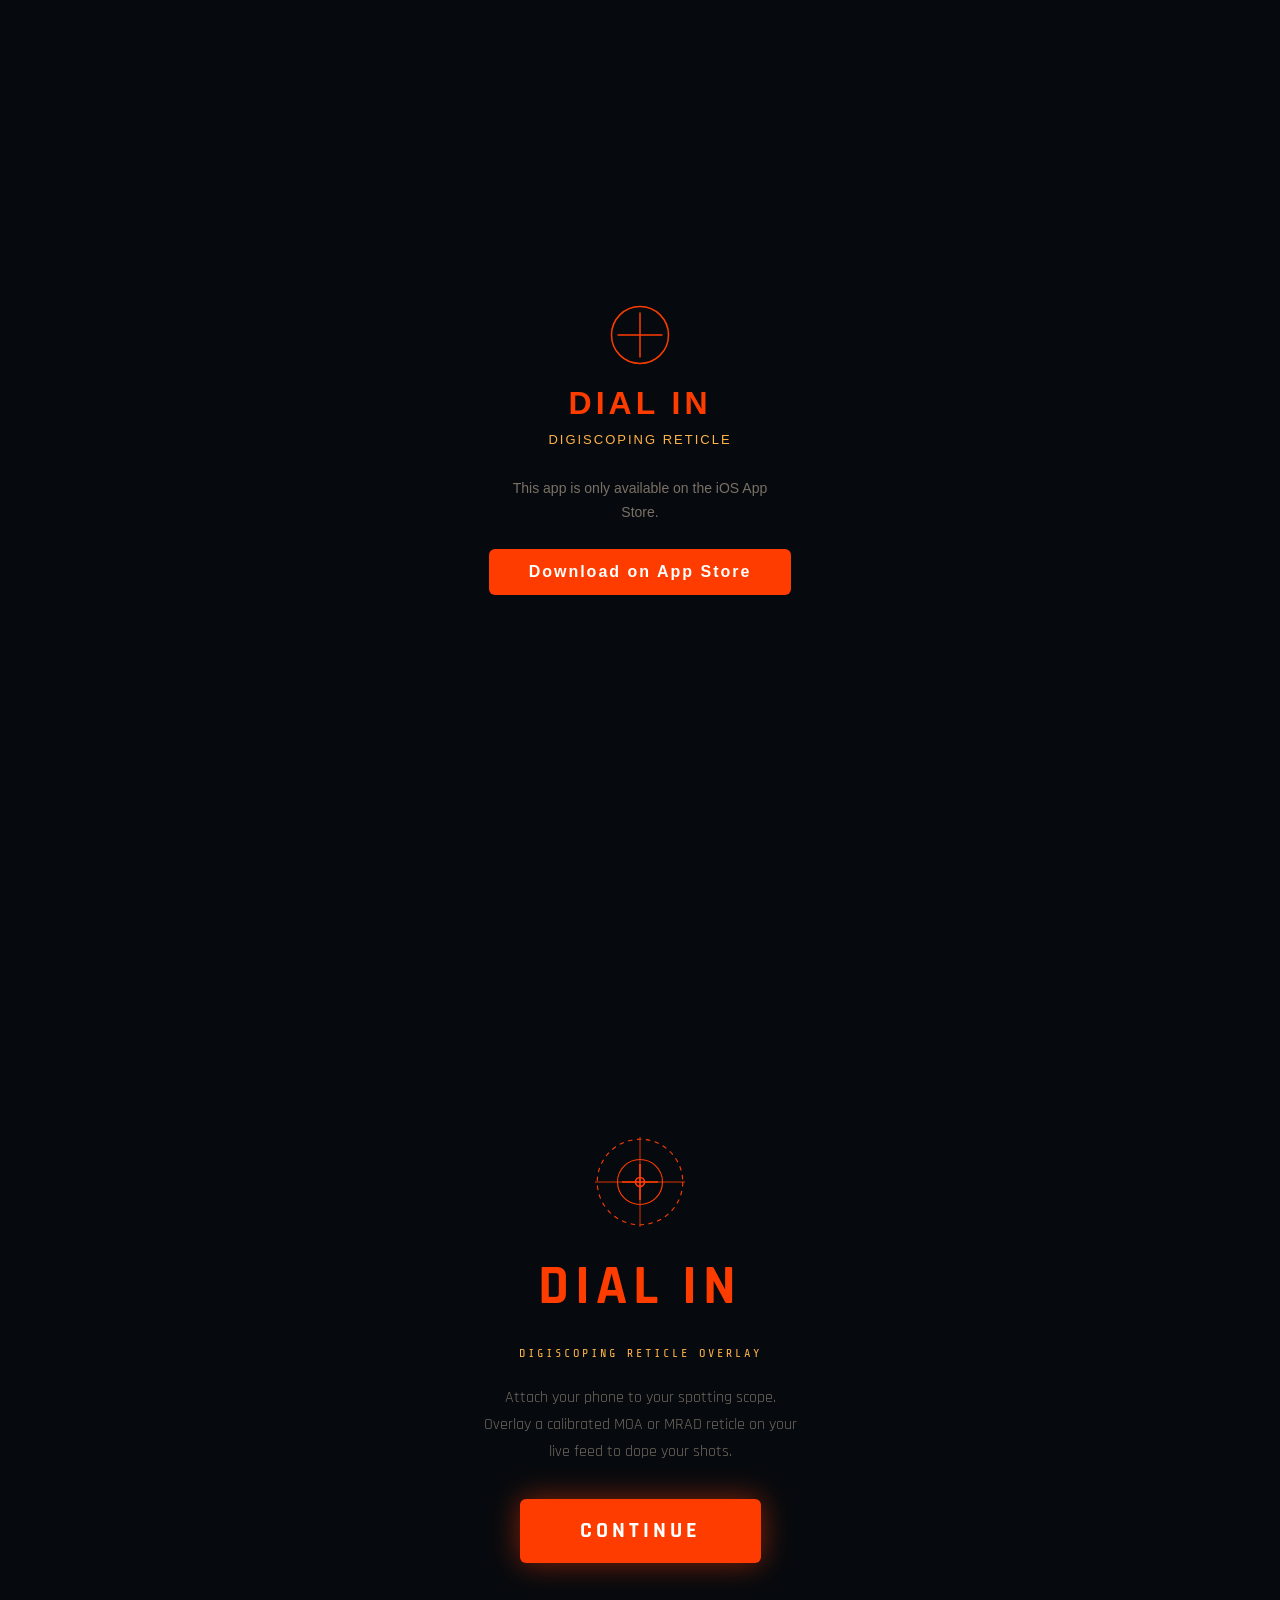
==== commit 16661a1d: "Update index.html" ====
--- a/index.html
+++ b/index.html
@@ -10,12 +10,15 @@
     
   <body>
   <script>
-if(!window.Capacitor){
-  document.addEventListener('DOMContentLoaded',function(){
-    document.body.innerHTML='<div style="background:#060a0e;color:#ff3c00;height:100vh;display:flex;flex-direction:column;align-items:center;justify-content:center;text-align:center;font-family:Arial,sans-serif;padding:40px"><svg width="60" height="60" viewBox="0 0 80 80" fill="none"><circle cx="40" cy="40" r="38" stroke="#ff3c00" stroke-width="2"/><line x1="40" y1="10" x2="40" y2="70" stroke="#ff3c00" stroke-width="2"/><line x1="10" y1="40" x2="70" y2="40" stroke="#ff3c00" stroke-width="2"/></svg><h1 style="font-size:32px;letter-spacing:4px;margin:20px 0 10px">DIAL IN</h1><p style="color:#ffb347;font-size:13px;letter-spacing:2px;margin-bottom:30px">DIGISCOPING RETICLE</p><p style="color:rgba(200,180,160,0.6);font-size:14px;line-height:1.7;max-width:280px">This app is only available on the iOS App Store.</p><a href="https://apps.apple.com/app/id6761078492" style="margin-top:24px;padding:14px 40px;background:#ff3c00;color:#fff;text-decoration:none;border-radius:6px;font-size:16px;font-weight:700;letter-spacing:2px">Download on App Store</a></div>';
-  });
-}
-</script> 
+(function(){
+  var isNative=window.location.protocol==='capacitor:'||
+    (typeof window.Capacitor!=='undefined'&&window.Capacitor.isNativePlatform&&window.Capacitor.isNativePlatform());
+  if(!isNative){
+    document.write('<div style="background:#060a0e;color:#ff3c00;height:100vh;display:flex;flex-direction:column;align-items:center;justify-content:center;text-align:center;font-family:Arial,sans-serif;padding:40px"><svg width="60" height="60" viewBox="0 0 80 80" fill="none"><circle cx="40" cy="40" r="38" stroke="#ff3c00" stroke-width="2"/><line x1="40" y1="10" x2="40" y2="70" stroke="#ff3c00" stroke-width="2"/><line x1="10" y1="40" x2="70" y2="40" stroke="#ff3c00" stroke-width="2"/></svg><h1 style="font-size:32px;letter-spacing:4px;margin:20px 0 10px">DIAL IN</h1><p style="color:#ffb347;font-size:13px;letter-spacing:2px;margin-bottom:30px">DIGISCOPING RETICLE</p><p style="color:rgba(200,180,160,0.6);font-size:14px;line-height:1.7;max-width:280px">This app is only available on the iOS App Store.</p><a href="https://apps.apple.com/app/id6761078492" style="margin-top:24px;padding:14px 40px;background:#ff3c00;color:#fff;text-decoration:none;border-radius:6px;font-size:16px;font-weight:700;letter-spacing:2px">Download on App Store</a></div>');
+    document.close();
+  }
+})();
+</script>
 <div id="app">
   <div id="flash"></div>
   <div id="toast"></div>
